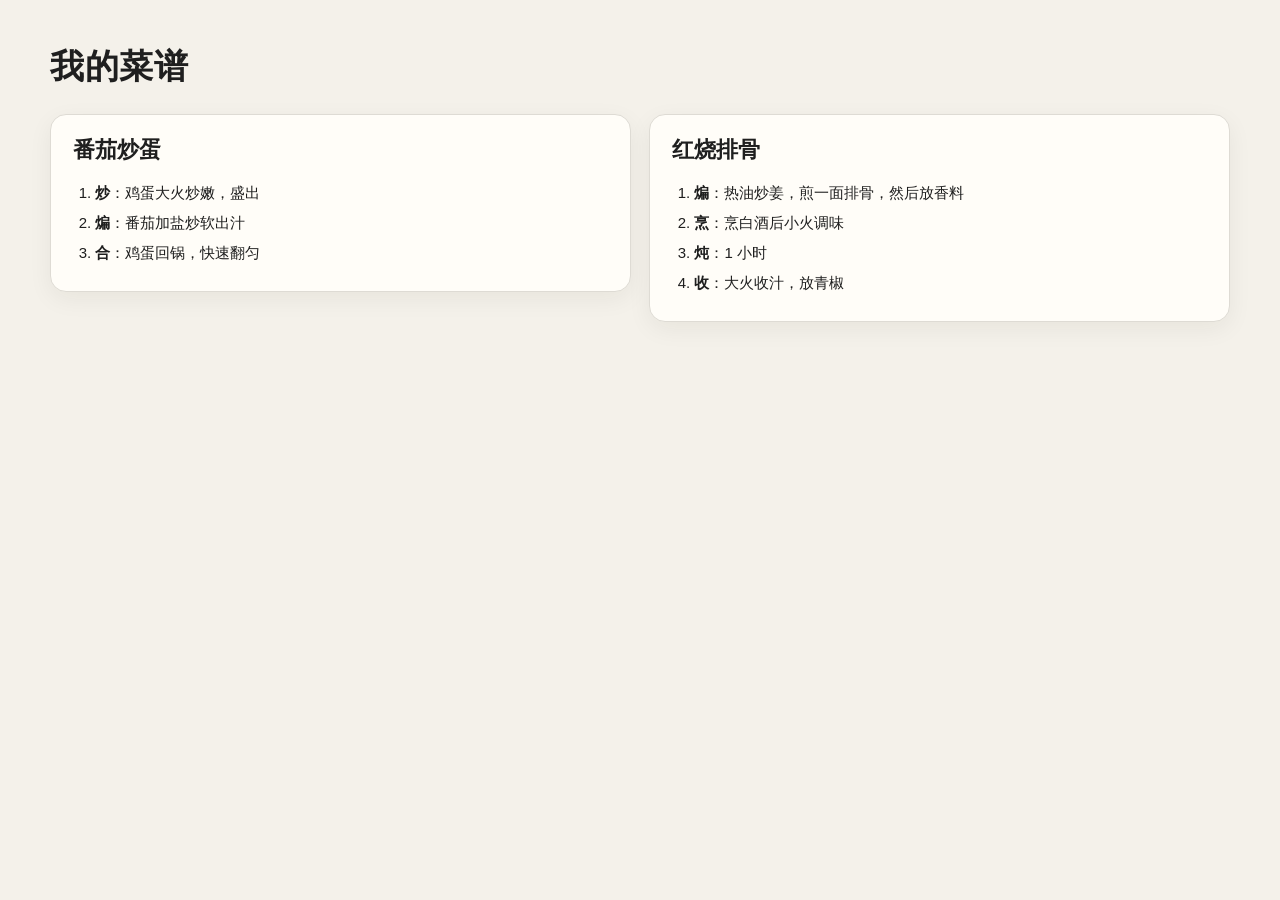
==== index.html @ b117c1f5 "Initial recipe cards site" ====
<!doctype html>
<html lang="zh-CN">
<head>
  <meta charset="utf-8">
  <meta name="viewport" content="width=device-width, initial-scale=1">
  <meta name="color-scheme" content="light">
  <title>我的菜谱</title>
  <link rel="stylesheet" href="static/style.css">
</head>
<body>
  <main class="page">
    <header class="site-header">
      <h1>我的菜谱</h1>
    </header>
    <section class="cards" aria-label="菜谱卡片">
      <article class="card">
        <h2>番茄炒蛋</h2>
        <ol>
        <li><strong>炒</strong>：鸡蛋大火炒嫩，盛出</li>
        <li><strong>煸</strong>：番茄加盐炒软出汁</li>
        <li><strong>合</strong>：鸡蛋回锅，快速翻匀</li>
        </ol>
      </article>
      <article class="card">
        <h2>红烧排骨</h2>
        <ol>
        <li><strong>煸</strong>：热油炒姜，煎一面排骨，然后放香料</li>
        <li><strong>烹</strong>：烹白酒后小火调味</li>
        <li><strong>炖</strong>：1 小时</li>
        <li><strong>收</strong>：大火收汁，放青椒</li>
        </ol>
      </article>
    </section>
  </main>
</body>
</html>
---- static/style.css ----
:root {
  --page-width: 1180px;
  --card-min-width: 280px;
  --radius: 16px;
  --text: #1f1f1f;
  --line: #dedbd4;
  --paper: #fffdf8;
  --background: #f4f1ea;
}

* { box-sizing: border-box; }

html {
  font-family: -apple-system, BlinkMacSystemFont, "Segoe UI", "PingFang SC",
    "Hiragino Sans GB", "Microsoft YaHei", sans-serif;
}

body {
  margin: 0;
  color: var(--text);
  background: var(--background);
  -webkit-font-smoothing: antialiased;
}

.page {
  width: min(calc(100% - 32px), var(--page-width));
  margin: 0 auto;
  padding: 44px 0 64px;
}

.site-header { margin-bottom: 24px; }

.site-header h1 {
  margin: 0;
  font-size: clamp(24px, 3vw, 34px);
  font-weight: 700;
  letter-spacing: 0.02em;
}

.cards {
  display: grid;
  grid-template-columns: repeat(auto-fit, minmax(var(--card-min-width), 1fr));
  gap: 18px;
  align-items: start;
}

.card {
  min-height: 175px;
  padding: 22px 22px 20px;
  background: var(--paper);
  border: 1px solid var(--line);
  border-radius: var(--radius);
  box-shadow: 0 7px 24px rgba(35, 31, 24, 0.06);
}

.card h2 {
  margin: 0 0 18px;
  font-size: 22px;
  line-height: 1.2;
  font-weight: 700;
}

.card ol {
  margin: 0;
  padding-left: 1.4em;
}

.card li {
  margin: 0.45em 0;
  line-height: 1.55;
  font-size: 15px;
}

.card strong { font-weight: 700; }

@media (max-width: 640px) {
  .page {
    width: min(calc(100% - 20px), var(--page-width));
    padding: 24px 0 40px;
  }

  .site-header { margin-bottom: 16px; }

  .cards {
    grid-template-columns: 1fr;
    gap: 12px;
  }

  .card {
    min-height: 0;
    padding: 20px;
    border-radius: 14px;
  }
}
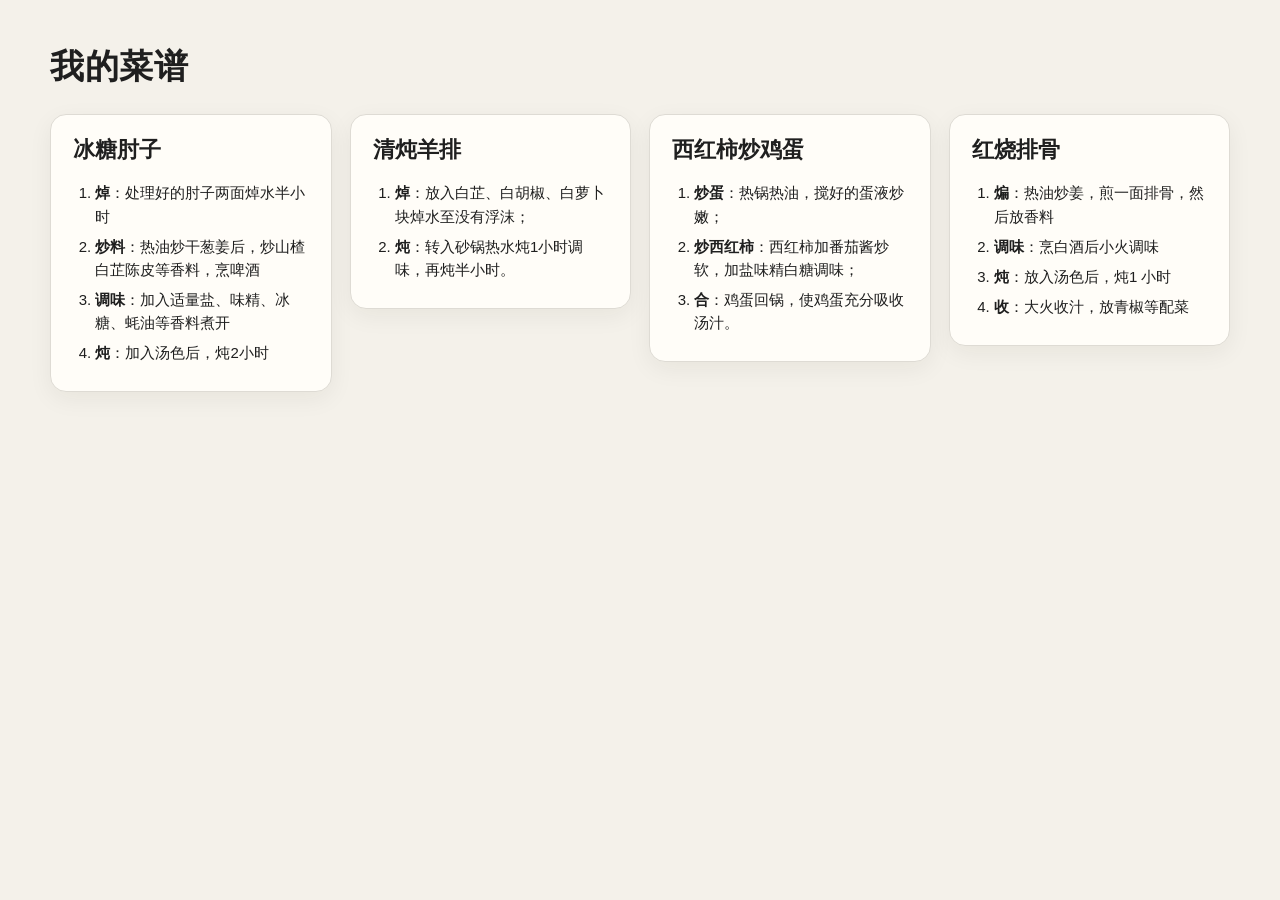
==== commit 13323e73: "1.增加了两个小菜；" ====
--- a/index.html
+++ b/index.html
@@ -14,20 +14,36 @@
     </header>
     <section class="cards" aria-label="菜谱卡片">
       <article class="card">
-        <h2>番茄炒蛋</h2>
+        <h2>冰糖肘子</h2>
         <ol>
-        <li><strong>炒</strong>：鸡蛋大火炒嫩，盛出</li>
-        <li><strong>煸</strong>：番茄加盐炒软出汁</li>
-        <li><strong>合</strong>：鸡蛋回锅，快速翻匀</li>
+        <li><strong>焯</strong>：处理好的肘子两面焯水半小时</li>
+        <li><strong>炒料</strong>：热油炒干葱姜后，炒山楂白芷陈皮等香料，烹啤酒</li>
+        <li><strong>调味</strong>：加入适量盐、味精、冰糖、蚝油等香料煮开</li>
+        <li><strong>炖</strong>：加入汤色后，炖2小时</li>
+        </ol>
+      </article>
+      <article class="card">
+        <h2>清炖羊排</h2>
+        <ol>
+        <li><strong>焯</strong>：放入白芷、白胡椒、白萝卜块焯水至没有浮沫；</li>
+        <li><strong>炖</strong>：转入砂锅热水炖1小时调味，再炖半小时。</li>
+        </ol>
+      </article>
+      <article class="card">
+        <h2>西红柿炒鸡蛋</h2>
+        <ol>
+        <li><strong>炒蛋</strong>：热锅热油，搅好的蛋液炒嫩；</li>
+        <li><strong>炒西红柿</strong>：西红柿加番茄酱炒软，加盐味精白糖调味；</li>
+        <li><strong>合</strong>：鸡蛋回锅，使鸡蛋充分吸收汤汁。</li>
         </ol>
       </article>
       <article class="card">
         <h2>红烧排骨</h2>
         <ol>
         <li><strong>煸</strong>：热油炒姜，煎一面排骨，然后放香料</li>
-        <li><strong>烹</strong>：烹白酒后小火调味</li>
-        <li><strong>炖</strong>：1 小时</li>
-        <li><strong>收</strong>：大火收汁，放青椒</li>
+        <li><strong>调味</strong>：烹白酒后小火调味</li>
+        <li><strong>炖</strong>：放入汤色后，炖1 小时</li>
+        <li><strong>收</strong>：大火收汁，放青椒等配菜</li>
         </ol>
       </article>
     </section>
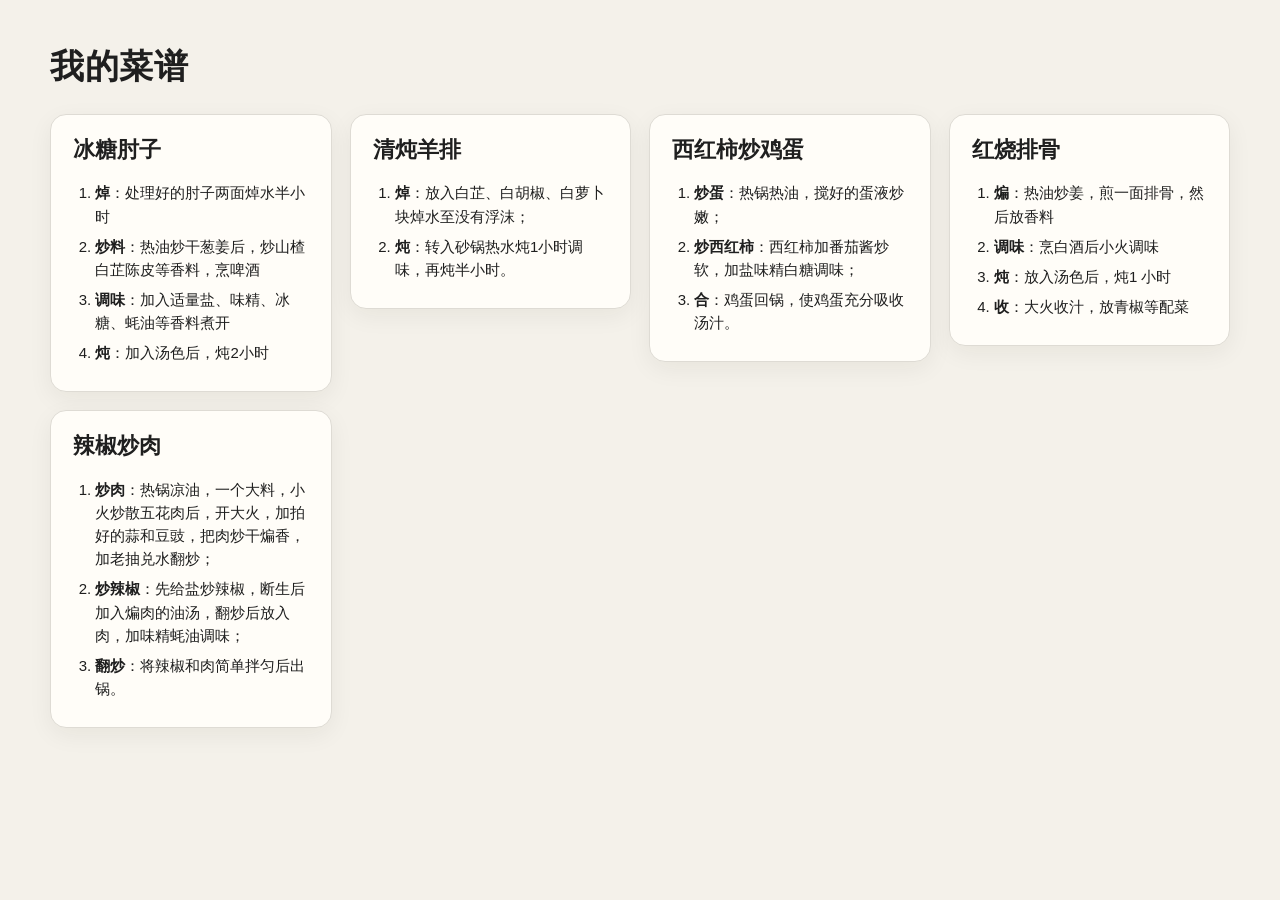
==== commit 11107068: "update recipes" ====
--- a/index.html
+++ b/index.html
@@ -46,6 +46,14 @@
         <li><strong>收</strong>：大火收汁，放青椒等配菜</li>
         </ol>
       </article>
+      <article class="card">
+        <h2>辣椒炒肉</h2>
+        <ol>
+        <li><strong>炒肉</strong>：热锅凉油，一个大料，小火炒散五花肉后，开大火，加拍好的蒜和豆豉，把肉炒干煸香，加老抽兑水翻炒；</li>
+        <li><strong>炒辣椒</strong>：先给盐炒辣椒，断生后加入煸肉的油汤，翻炒后放入肉，加味精蚝油调味；</li>
+        <li><strong>翻炒</strong>：将辣椒和肉简单拌匀后出锅。</li>
+        </ol>
+      </article>
     </section>
   </main>
 </body>
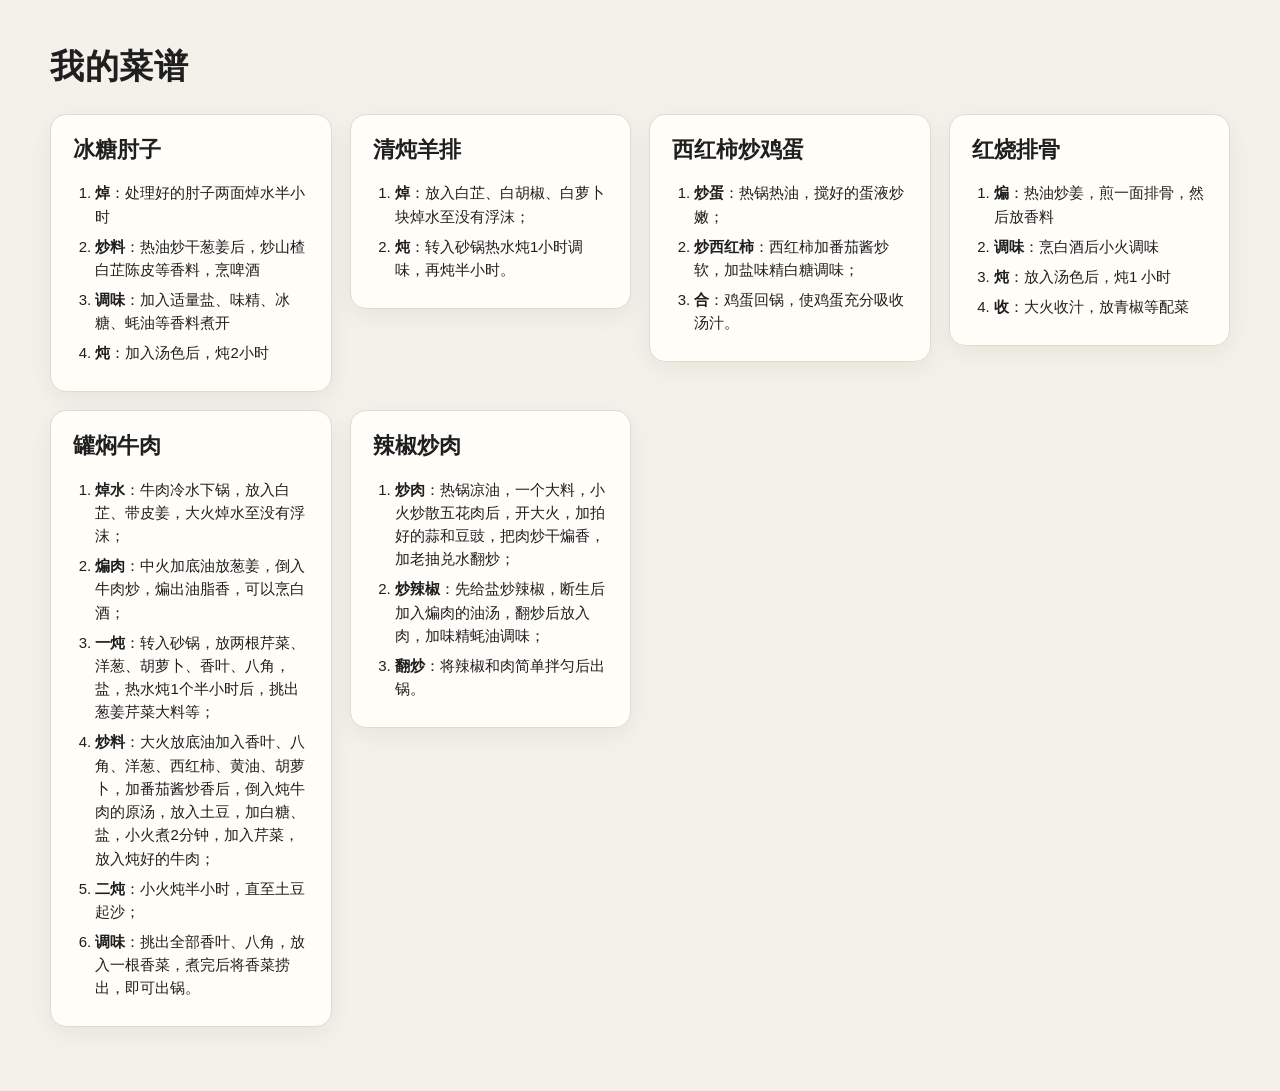
==== commit 33064ff7: "update recipes" ====
--- a/index.html
+++ b/index.html
@@ -47,6 +47,17 @@
         </ol>
       </article>
       <article class="card">
+        <h2>罐焖牛肉</h2>
+        <ol>
+        <li><strong>焯水</strong>：牛肉冷水下锅，放入白芷、带皮姜，大火焯水至没有浮沫；</li>
+        <li><strong>煸肉</strong>：中火加底油放葱姜，倒入牛肉炒，煸出油脂香，可以烹白酒；</li>
+        <li><strong>一炖</strong>：转入砂锅，放两根芹菜、洋葱、胡萝卜、香叶、八角，盐，热水炖1个半小时后，挑出葱姜芹菜大料等；</li>
+        <li><strong>炒料</strong>：大火放底油加入香叶、八角、洋葱、西红柿、黄油、胡萝卜，加番茄酱炒香后，倒入炖牛肉的原汤，放入土豆，加白糖、盐，小火煮2分钟，加入芹菜，放入炖好的牛肉；</li>
+        <li><strong>二炖</strong>：小火炖半小时，直至土豆起沙；</li>
+        <li><strong>调味</strong>：挑出全部香叶、八角，放入一根香菜，煮完后将香菜捞出，即可出锅。</li>
+        </ol>
+      </article>
+      <article class="card">
         <h2>辣椒炒肉</h2>
         <ol>
         <li><strong>炒肉</strong>：热锅凉油，一个大料，小火炒散五花肉后，开大火，加拍好的蒜和豆豉，把肉炒干煸香，加老抽兑水翻炒；</li>
